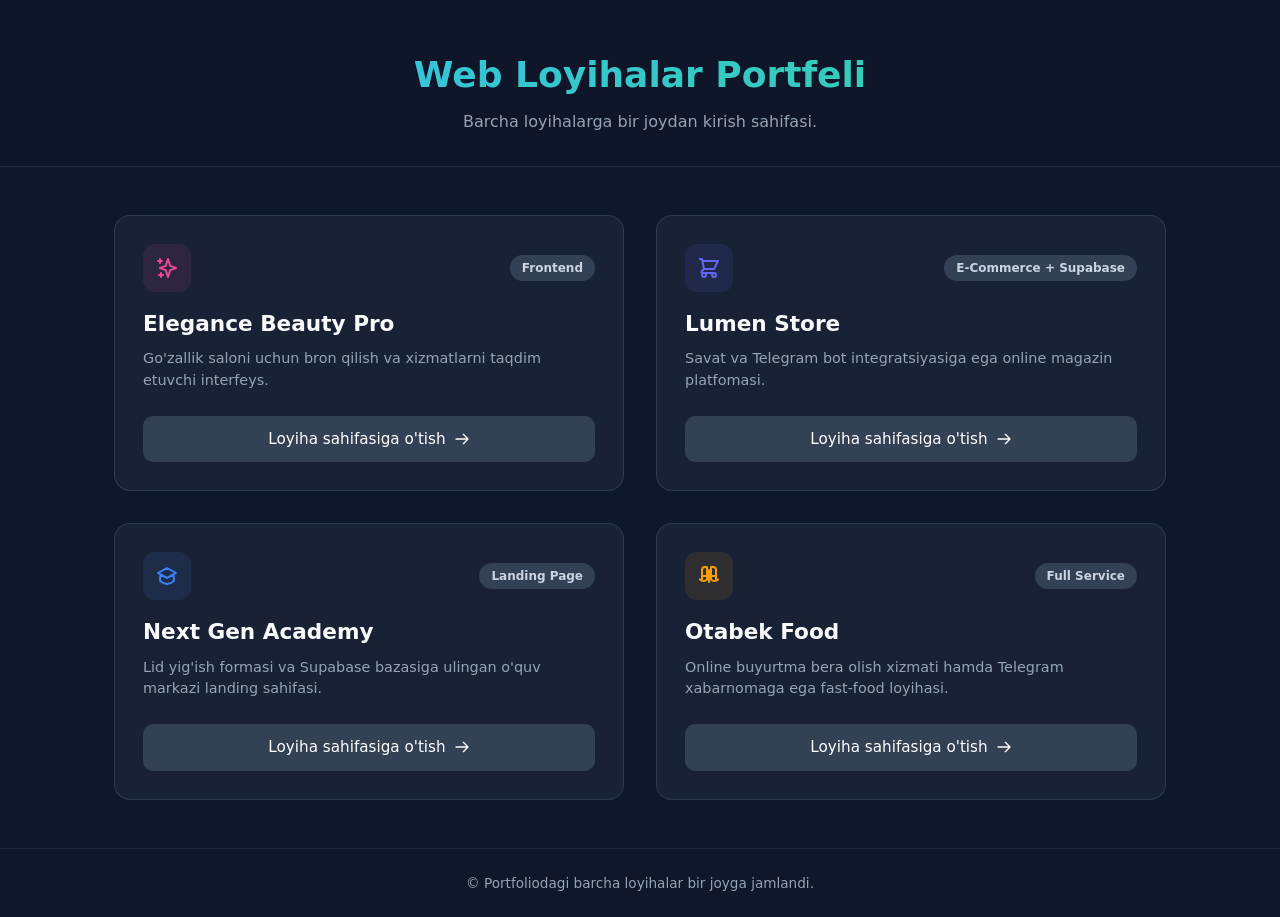
==== index.html @ b274fd4b "Add files via upload" ====
<!DOCTYPE html>
<html lang="uz">
<head>
    <meta charset="UTF-8">
    <meta name="viewport" content="width=device-width, initial-scale=1.0">
    <title>Mening Loyihalarim Portfoliosi</title>
    <style>
        /* Modern CSS Reset & Internal Styling */
        :root {
            --bg-dark: #0f172a;
            --card-bg: rgba(30, 41, 59, 0.7);
            --card-border: rgba(51, 65, 85, 0.8);
            --text-main: #f8fafc;
            --text-muted: #94a3b8;
            --radius: 16px;
            --transition: all 0.3s ease;
        }

        * {
            box-sizing: border-box;
            margin: 0;
            padding: 0;
        }

        body {
            font-family: system-ui, -apple-system, BlinkMacSystemFont, 'Segoe UI', Roboto, Oxygen, Ubuntu, Cantarell, sans-serif;
            background-color: var(--bg-dark);
            color: var(--text-main);
            min-height: 100vh;
            display: flex;
            flex-direction: column;
            justify-content: space-between;
            line-height: 1.5;
        }

        /* Header Styles */
        header {
            text-align: center;
            padding: 3rem 1.5rem 2rem;
            border-bottom: 1px solid rgba(51, 65, 85, 0.5);
            background: rgba(15, 23, 42, 0.8);
            backdrop-filter: blur(8px);
            position: sticky;
            top: 0;
            z-index: 50;
        }

        header h1 {
            font-size: 2.25rem;
            font-weight: 800;
            background: linear-gradient(135deg, #38bdf8, #34d399);
            -webkit-background-clip: text;
            -webkit-text-fill-color: transparent;
            margin-bottom: 0.5rem;
        }

        header p {
            color: var(--text-muted);
            font-size: 1rem;
            max-width: 480px;
            margin: 0 auto;
        }

        /* Main Content Grid */
        main {
            max-width: 1100px;
            margin: 0 auto;
            padding: 3rem 1.5rem;
            width: 100%;
            flex-grow: 1;
        }

        .grid {
            display: grid;
            grid-template-columns: repeat(1, 1fr);
            gap: 2rem;
        }

        @media (min-width: 768px) {
            .grid {
                grid-template-columns: repeat(2, 1fr);
            }
        }

        /* Card Component */
        .card {
            background-color: var(--card-bg);
            border: 1px solid var(--card-border);
            border-radius: var(--radius);
            padding: 1.75rem;
            display: flex;
            flex-direction: column;
            justify-content: space-between;
            transition: var(--transition);
        }

        .card-header {
            display: flex;
            align-items: center;
            justify-content: space-between;
            margin-bottom: 1rem;
        }

        .icon-wrapper {
            width: 48px;
            height: 48px;
            border-radius: 12px;
            display: flex;
            align-items: center;
            justify-content: center;
            transition: var(--transition);
        }

        .icon-wrapper svg {
            width: 24px;
            height: 24px;
        }

        .badge {
            font-size: 0.75rem;
            font-weight: 600;
            padding: 0.25rem 0.75rem;
            background-color: #334155;
            color: #cbd5e1;
            border-radius: 9999px;
        }

        .card h2 {
            font-size: 1.35rem;
            font-weight: 700;
            margin-bottom: 0.5rem;
            transition: var(--transition);
        }

        .card p {
            color: var(--text-muted);
            font-size: 0.9rem;
            margin-bottom: 1.5rem;
        }

        .btn {
            display: inline-flex;
            align-items: center;
            justify-content: center;
            gap: 0.5rem;
            width: 100%;
            padding: 0.75rem 1rem;
            background-color: #334155;
            color: #ffffff;
            font-size: 0.95rem;
            font-weight: 500;
            text-decoration: none;
            border-radius: 10px;
            transition: var(--transition);
        }

        .btn svg {
            width: 16px;
            height: 16px;
            transition: transform 0.2s ease;
        }

        .btn:hover svg {
            transform: translateX(4px);
        }

        /* Hover Effects for Specific Projects */
        /* Elegance */
        .card-elegance .icon-wrapper { background-color: rgba(236, 72, 153, 0.1); color: #ec4899; }
        .card-elegance:hover { border-color: rgba(236, 72, 153, 0.5); box-shadow: 0 10px 25px -5px rgba(236, 72, 153, 0.1); }
        .card-elegance:hover h2 { color: #ec4899; }
        .card-elegance:hover .btn { background-color: #ec4899; }

        /* Lumen Store */
        .card-lumen .icon-wrapper { background-color: rgba(99, 102, 241, 0.1); color: #6366f1; }
        .card-lumen:hover { border-color: rgba(99, 102, 241, 0.5); box-shadow: 0 10px 25px -5px rgba(99, 102, 241, 0.1); }
        .card-lumen:hover h2 { color: #818cf8; }
        .card-lumen:hover .btn { background-color: #6366f1; }

        /* Next Gen Academy */
        .card-academy .icon-wrapper { background-color: rgba(59, 130, 246, 0.1); color: #3b82f6; }
        .card-academy:hover { border-color: rgba(59, 130, 246, 0.5); box-shadow: 0 10px 25px -5px rgba(59, 130, 246, 0.1); }
        .card-academy:hover h2 { color: #60a5fa; }
        .card-academy:hover .btn { background-color: #3b82f6; }

        /* Otabek Food */
        .card-food .icon-wrapper { background-color: rgba(245, 158, 11, 0.1); color: #f59e0b; }
        .card-food:hover { border-color: rgba(245, 158, 11, 0.5); box-shadow: 0 10px 25px -5px rgba(245, 158, 11, 0.1); }
        .card-food:hover h2 { color: #fbbf24; }
        .card-food:hover .btn { background-color: #f59e0b; }

        /* Footer */
        footer {
            text-align: center;
            padding: 1.5rem;
            border-top: 1px solid rgba(51, 65, 85, 0.5);
            color: var(--text-muted);
            font-size: 0.85rem;
        }
    </style>
</head>
<body>

    <header>
        <h1>Web Loyihalar Portfeli</h1>
        <p>Barcha loyihalarga bir joydan kirish sahifasi.</p>
    </header>

    <main>
        <div class="grid">

            <div class="card card-elegance">
                <div>
                    <div class="card-header">
                        <div class="icon-wrapper">
                            <svg xmlns="http://www.w3.org/2000/svg" fill="none" viewBox="0 0 24 24" stroke="currentColor" stroke-width="2">
                                <path stroke-linecap="round" stroke-linejoin="round" d="M5 3v4M3 5h4M6 17v4m-2-2h4m5-16l2.286 6.857L21 12l-5.714 2.143L13 21l-2.286-6.857L5 12l5.714-2.143L13 3z" />
                            </svg>
                        </div>
                        <span class="badge">Frontend</span>
                    </div>
                    <h2>Elegance Beauty Pro</h2>
                    <p>Go'zallik saloni uchun bron qilish va xizmatlarni taqdim etuvchi interfeys.</p>
                </div>
                <a href="./elegance-beauty-pro/index.html" class="btn">
                    <span>Loyiha sahifasiga o'tish</span>
                    <svg xmlns="http://www.w3.org/2000/svg" fill="none" viewBox="0 0 24 24" stroke="currentColor" stroke-width="2">
                        <path stroke-linecap="round" stroke-linejoin="round" d="M14 5l7 7m0 0l-7 7m7-7H3" />
                    </svg>
                </a>
            </div>

            <div class="card card-lumen">
                <div>
                    <div class="card-header">
                        <div class="icon-wrapper">
                            <svg xmlns="http://www.w3.org/2000/svg" fill="none" viewBox="0 0 24 24" stroke="currentColor" stroke-width="2">
                                <path stroke-linecap="round" stroke-linejoin="round" d="M3 3h2l.4 2M7 13h10l4-8H5.4M7 13L5.4 5M7 13l-2.293 2.293c-.63.63-.184 1.707.707 1.707H17m0 0a2 2 0 100 4 2 2 0 000-4zm-8 2a2 2 0 11-4 0 2 2 0 014 0z" />
                            </svg>
                        </div>
                        <span class="badge">E-Commerce + Supabase</span>
                    </div>
                    <h2>Lumen Store</h2>
                    <p>Savat va Telegram bot integratsiyasiga ega online magazin platfomasi.</p>
                </div>
                <a href="./lumen-store/index.html" class="btn">
                    <span>Loyiha sahifasiga o'tish</span>
                    <svg xmlns="http://www.w3.org/2000/svg" fill="none" viewBox="0 0 24 24" stroke="currentColor" stroke-width="2">
                        <path stroke-linecap="round" stroke-linejoin="round" d="M14 5l7 7m0 0l-7 7m7-7H3" />
                    </svg>
                </a>
            </div>

            <div class="card card-academy">
                <div>
                    <div class="card-header">
                        <div class="icon-wrapper">
                            <svg xmlns="http://www.w3.org/2000/svg" fill="none" viewBox="0 0 24 24" stroke="currentColor" stroke-width="2">
                                <path stroke-linecap="round" stroke-linejoin="round" d="M12 14l9-5-9-5-9 5 9 5z" />
                                <path stroke-linecap="round" stroke-linejoin="round" d="M12 14l6.16-3.422a12.083 12.083 0 01.665 6.479A11.952 11.952 0 0112 20.055a11.952 11.952 0 01-6.824-2.998 12.078 12.078 0 01.665-6.479L12 14z" />
                            </svg>
                        </div>
                        <span class="badge">Landing Page</span>
                    </div>
                    <h2>Next Gen Academy</h2>
                    <p>Lid yig'ish formasi va Supabase bazasiga ulingan o'quv markazi landing sahifasi.</p>
                </div>
                <a href="./next-gen-academy-landing/index.html" class="btn">
                    <span>Loyiha sahifasiga o'tish</span>
                    <svg xmlns="http://www.w3.org/2000/svg" fill="none" viewBox="0 0 24 24" stroke="currentColor" stroke-width="2">
                        <path stroke-linecap="round" stroke-linejoin="round" d="M14 5l7 7m0 0l-7 7m7-7H3" />
                    </svg>
                </a>
            </div>

            <div class="card card-food">
                <div>
                    <div class="card-header">
                        <div class="icon-wrapper">
                            <svg xmlns="http://www.w3.org/2000/svg" fill="none" viewBox="0 0 24 24" stroke="currentColor" stroke-width="2">
                                <path stroke-linecap="round" stroke-linejoin="round" d="M12 6v6m0 0v6m0-6h6m-6 0H6" />
                                <path stroke-linecap="round" stroke-linejoin="round" d="M21 15.5a5 5 0 01-7 0V3h2a3 3 0 013 3v9.5zM3 15.5a5 5 0 007 0V3H8a3 3 0 00-3 3v9.5z" />
                            </svg>
                        </div>
                        <span class="badge">Full Service</span>
                    </div>
                    <h2>Otabek Food</h2>
                    <p>Online buyurtma bera olish xizmati hamda Telegram xabarnomaga ega fast-food loyihasi.</p>
                </div>
                <a href="./otabekfood/index.html" class="btn">
                    <span>Loyiha sahifasiga o'tish</span>
                    <svg xmlns="http://www.w3.org/2000/svg" fill="none" viewBox="0 0 24 24" stroke="currentColor" stroke-width="2">
                        <path stroke-linecap="round" stroke-linejoin="round" d="M14 5l7 7m0 0l-7 7m7-7H3" />
                    </svg>
                </a>
            </div>

        </div>
    </main>

    <footer>
        <p>&copy; Portfoliodagi barcha loyihalar bir joyga jamlandi.</p>
    </footer>

    <script>
        document.addEventListener('DOMContentLoaded', () => {
            console.log("Root Dashboard sahifasi muvaffaqiyatli yuklandi!");
        });
    </script>
</body>
</html>
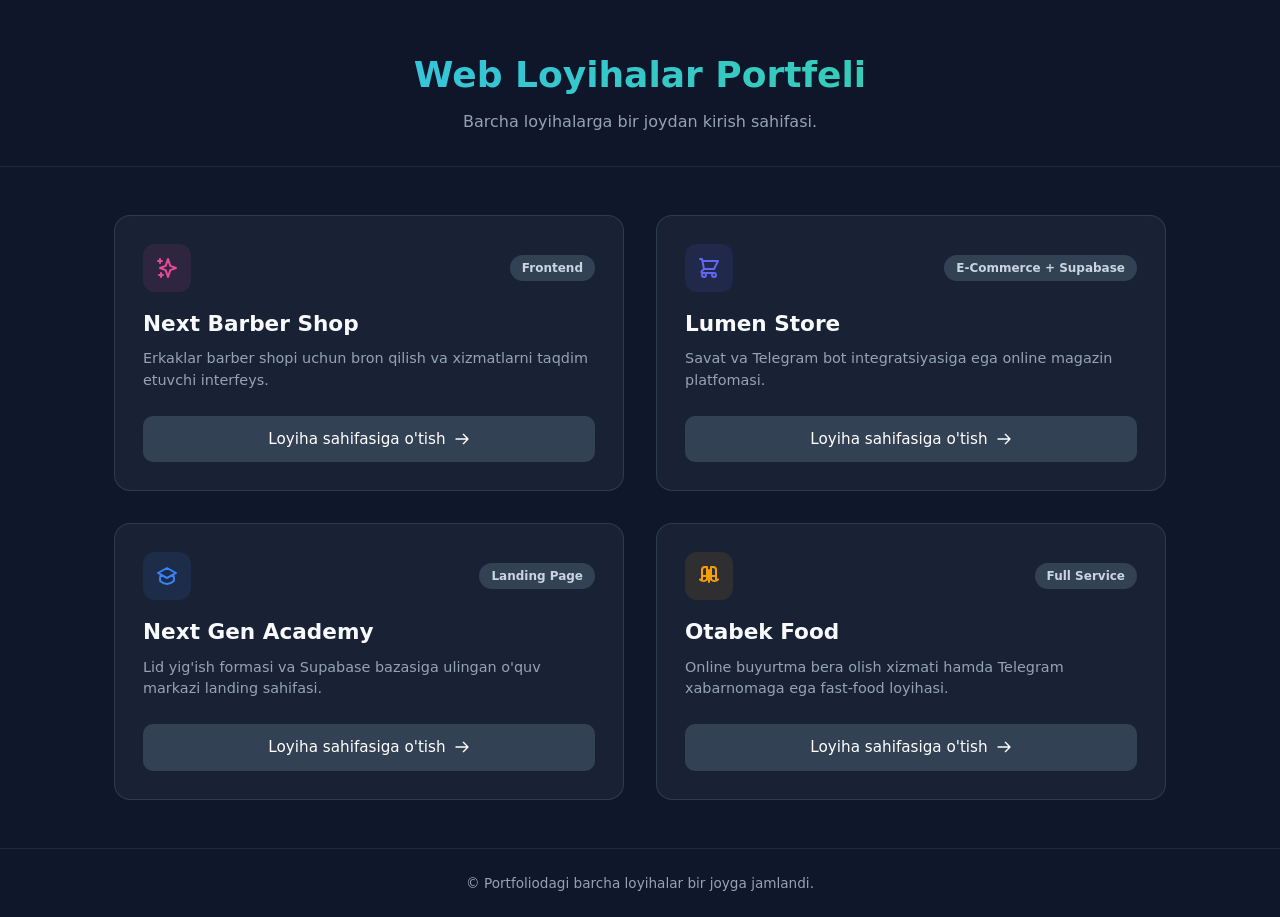
==== commit 63f9ebeb: "Update project details for Next Barber Shop" ====
--- a/index.html
+++ b/index.html
@@ -219,10 +219,10 @@
                         </div>
                         <span class="badge">Frontend</span>
                     </div>
-                    <h2>Elegance Beauty Pro</h2>
-                    <p>Go'zallik saloni uchun bron qilish va xizmatlarni taqdim etuvchi interfeys.</p>
+                    <h2>Next Barber Shop</h2>
+                    <p>Erkaklar barber shopi uchun bron qilish va xizmatlarni taqdim etuvchi interfeys.</p>
                 </div>
-                <a href="./elegance-beauty-pro/index.html" class="btn">
+                <a href="./next-barber-shop/index.html" class="btn">
                     <span>Loyiha sahifasiga o'tish</span>
                     <svg xmlns="http://www.w3.org/2000/svg" fill="none" viewBox="0 0 24 24" stroke="currentColor" stroke-width="2">
                         <path stroke-linecap="round" stroke-linejoin="round" d="M14 5l7 7m0 0l-7 7m7-7H3" />
